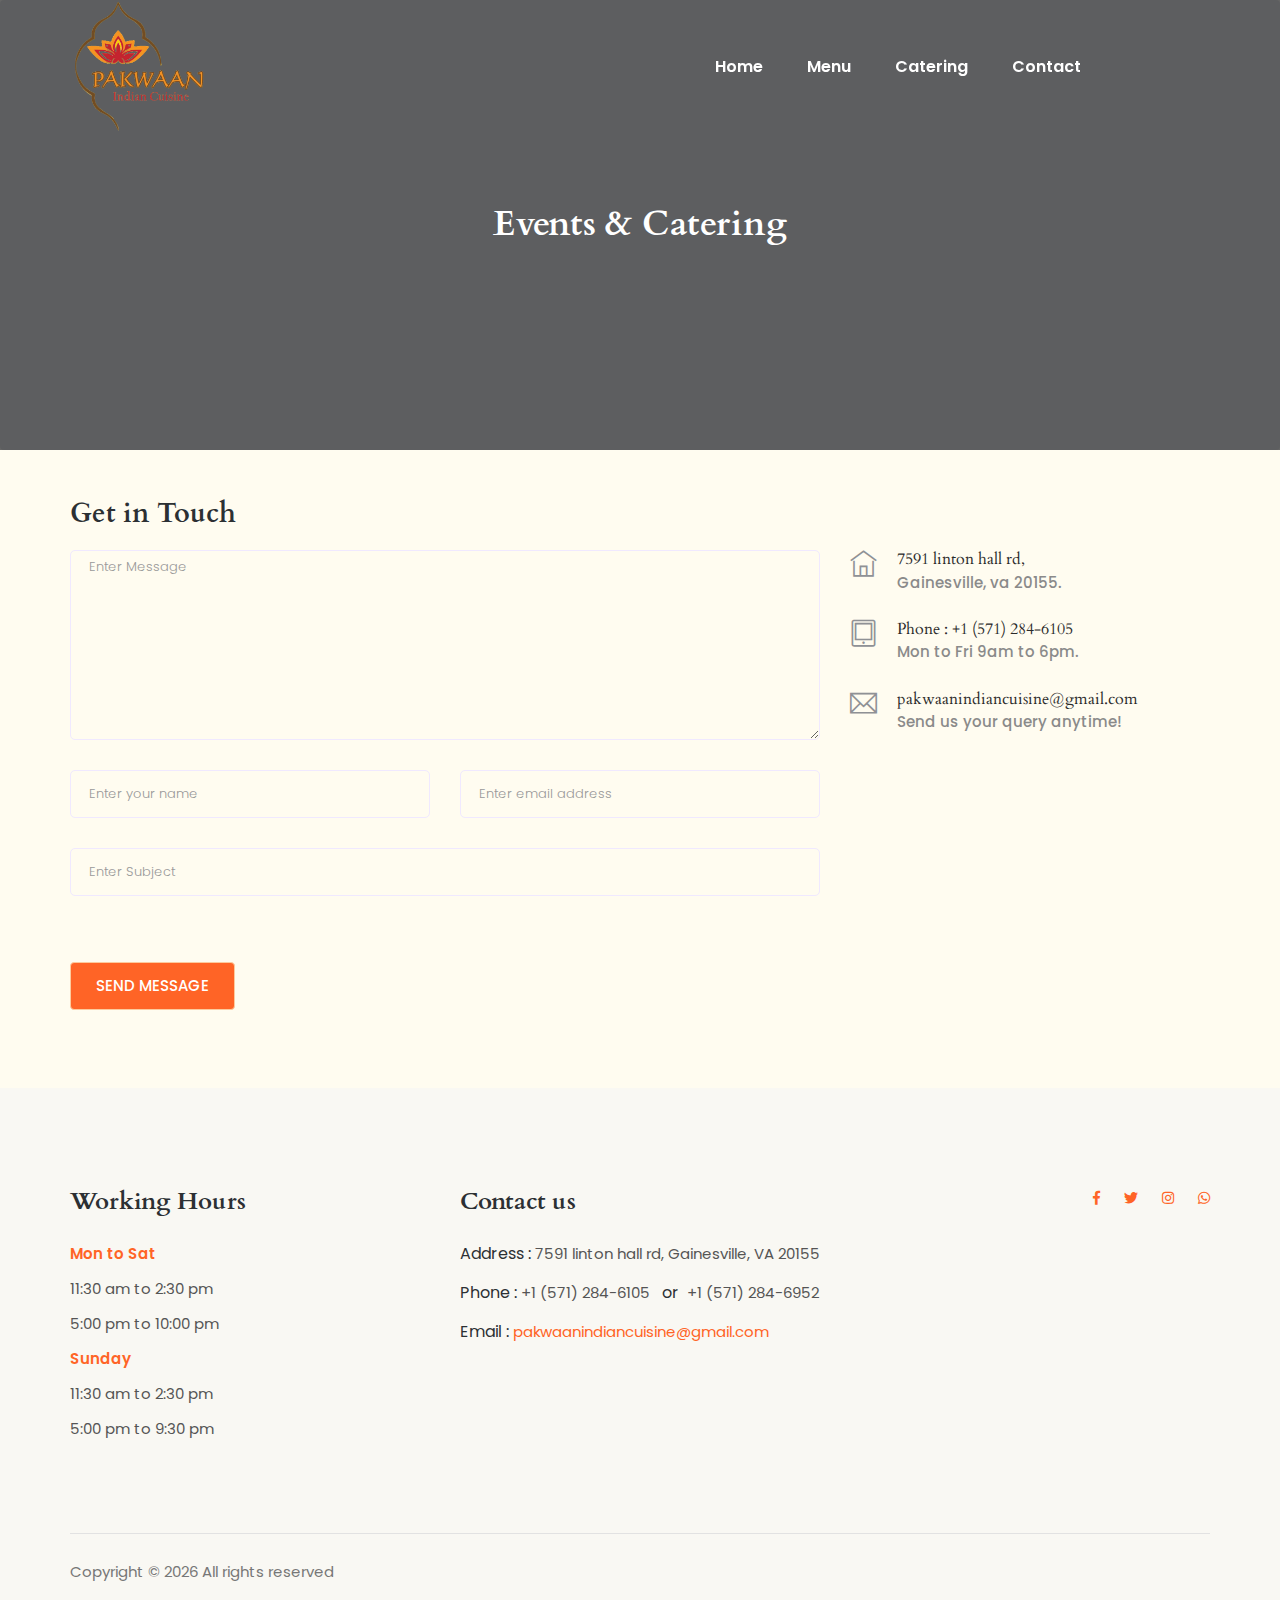
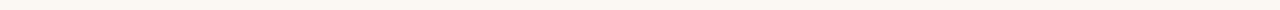
==== catering.html @ cf516f6a "Added catering" ====
<!doctype html>
<html lang="en">

<head>
    <!-- Required meta tags -->
    <meta charset="utf-8">
    <meta name="viewport" content="width=device-width, initial-scale=1, shrink-to-fit=no">
    <title>Catering</title>
    <link rel="icon" href="img/logo.png">
    <link rel="stylesheet" href="css/bootstrap.min.css">
    <link rel="stylesheet" href="css/animate.css">
    <link rel="stylesheet" href="css/themify-icons.css">
    <link rel="stylesheet" href="css/flaticon.css">
    <link rel="stylesheet" href="css/magnific-popup.css">
    <link rel="stylesheet" href="css/all.css">
    <link rel="stylesheet" href="css/style.css">
</head>

<body>
    <!--::header part start::-->
    <header class="main_menu home_menu">
        <div class="container">
            <div class="row align-items-center">
                <div class="col-lg-12">
                    <nav class="navbar navbar-expand-lg navbar-light">
                        <a class="navbar-brand" href="index.html"> <img class="logo" src="img/logo.png" alt="logo"> </a>
                        <button class="navbar-toggler" type="button" data-toggle="collapse"
                            data-target="#navbarSupportedContent" aria-controls="navbarSupportedContent"
                            aria-expanded="false" aria-label="Toggle navigation">
                            <span class="navbar-toggler-icon"></span>
                        </button>

                        <div class="collapse navbar-collapse main-menu-item justify-content-end"
                            id="navbarSupportedContent">
                            <ul class="navbar-nav">
                                <li class="nav-item">
                                    <a class="nav-link" href="index.html">Home</a>
                                </li>

                                <li class="nav-item">
                                    <a class="nav-link" href="food_menu.html">Menu</a>
                                </li>
                                <li class="nav-item">
                                    <a class="nav-link" href="catering.html">Catering</a>
                                </li>
                                <li class="nav-item">
                                    <a class="nav-link" href="contact.html">Contact</a>
                                </li>
                            </ul>
                        </div>
                    </nav>
                </div>
            </div>
        </div>
    </header>
    <!-- Header part end-->
    <section class="breadcrumb breadcrumb_bg buffey">
        <div class="container">
            <div class="row">
                <div class="col-lg-12">
                    <div class="breadcrumb_iner text-center">
                        <div class="breadcrumb_iner_item">
                            <h2>Events & Catering</h2>
                        </div>
                    </div>
                </div>
            </div>
        </div>
    </section>

    <div class="buffContact">
        <div class="container py-5 ">
            <div class="row">
                <div class="col-12">
                    <h2 class="contact-title">Get in Touch</h2>
                </div>
                <div class="col-lg-8">
                    <form class="form-contact contact_form" action="contact_process.php" method="post" id="contactForm"
                        novalidate="novalidate">
                        <div class="row">
                            <div class="col-12">
                                <div class="form-group">

                                    <textarea class="form-control w-100" name="message" id="message" cols="30" rows="9"
                                        onfocus="this.placeholder = ''" onblur="this.placeholder = 'Enter Message'"
                                        placeholder='Enter Message'></textarea>
                                </div>
                            </div>
                            <div class="col-sm-6">
                                <div class="form-group">
                                    <input class="form-control" name="name" id="name" type="text"
                                        onfocus="this.placeholder = ''" onblur="this.placeholder = 'Enter your name'"
                                        placeholder='Enter your name'>
                                </div>
                            </div>
                            <div class="col-sm-6">
                                <div class="form-group">
                                    <input class="form-control" name="email" id="email" type="email"
                                        onfocus="this.placeholder = ''"
                                        onblur="this.placeholder = 'Enter email address'"
                                        placeholder='Enter email address'>
                                </div>
                            </div>
                            <div class="col-12">
                                <div class="form-group">
                                    <input class="form-control" name="subject" id="subject" type="text"
                                        onfocus="this.placeholder = ''" onblur="this.placeholder = 'Enter Subject'"
                                        placeholder='Enter Subject'>
                                </div>
                            </div>
                        </div>
                        <div class="form-group mt-3">
                            <button type="submit" class="button button-contactForm btn_4">Send Message</button>
                        </div>
                    </form>
                </div>
                <div class="col-lg-4">
                    <div class="media contact-info">
                        <span class="contact-info__icon"><i class="ti-home"></i></span>
                        <div class="media-body">
                            <h3>7591 linton hall rd,</h3>
                            <p>Gainesville, va 20155.</p>
                        </div>
                    </div>
                    <div class="media contact-info">
                        <span class="contact-info__icon"><i class="ti-tablet"></i></span>
                        <div class="media-body">
                            <h3><span> Phone : </span> +1 (571) 284-6105</h3>
                            <p>Mon to Fri 9am to 6pm.</p>
                        </div>
                    </div>
                    <div class="media contact-info">
                        <span class="contact-info__icon"><i class="ti-email"></i></span>
                        <div class="media-body">
                            <h3>pakwaanindiancuisine@gmail.com</h3>
                            <p>Send us your query anytime!</p>
                        </div>
                    </div>
                </div>
            </div>
        </div>
    </div>
    <!--::exclusive_item_part end::-->

    <!-- footer part start-->
    <footer class="footer-area">
        <div class="container">
            <div class="row">
                <div class="col-xl-4 col-sm-6 col-md-3 col-lg-3">
                    <div class="single-footer-widget footer_1">
                        <h4>Working Hours</h4>
                        <p>Mon to Sat</p>
                        <p>11:30 am to 2:30 pm</p>
                        <p>5:00 pm to 10:00 pm</p>
                        <p>Sunday</p>
                        <p>11:30 am to 2:30 pm</p>
                        <p>5:00 pm to 9:30 pm</p>

                    </div>
                </div>

                <div class="col-xl-4 col-sm-6 col-md-3 col-lg-3">
                    <div class="single-footer-widget footer_2">
                        <h4>Contact us</h4>
                        <div class="contact_info">
                            <p><span> Address : </span>7591 linton hall rd, Gainesville, VA 20155 </p>
                            <p><span> Phone : </span> +1 (571) 284-6105 <span class="mr-2 ml-2">or</span>+1 (571)
                                284-6952</p>
                            <p><span> Email : </span> <a
                                    href="mailto:pakwaanindiancuisine@gmail.com">pakwaanindiancuisine@gmail.com</a> </p>
                        </div>
                    </div>
                </div>
                <div class="col-xl-4 col-sm-6 col-md-4 col-lg-3">
                    <div class="single-footer-widget footer_3">
                        <div class="copyright_social_icon text-right">
                            <a href="#"><i class="fab fa-facebook-f"></i></a>
                            <a href="#"><i class="fab fa-twitter"></i></a>
                            <a href="#"><i class="fab fa-instagram"></i></a>
                            <a href="#"><i class="fab fa-whatsapp"></i></a>
                        </div>
                    </div>
                </div>
            </div>
            <div class="copyright_part_text">
                <div class="row">
                    <div class="col-lg-8">
                        <p class="footer-text m-0">
                            Copyright &copy;
                            <script>document.write(new Date().getFullYear());</script> All rights reserved</a>
                        </p>
                    </div>
                    <!-- <div class="col-lg-4">
                        <div class="copyright_social_icon text-right">
                            <a href="#"><i class="fab fa-facebook-f"></i></a>
                            <a href="#"><i class="fab fa-twitter"></i></a>
                            <a href="#"><i class="fab fa-instagram"></i></a>
                            <a href="#"><i class="fab fa-whatsapp"></i></a>
                        </div>
                    </div> -->
                </div>
            </div>
        </div>
    </footer>
    <!-- footer part end-->

    <!-- jquery plugins here-->
    <!-- jquery -->
    <script src="js/jquery-1.12.1.min.js"></script>
    <!-- popper js -->
    <script src="js/popper.min.js"></script>
    <!-- bootstrap js -->
    <script src="js/bootstrap.min.js"></script>
    <!-- easing js -->
    <script src="js/jquery.magnific-popup.js"></script>
    <!-- swiper js -->
    <script src="js/swiper.min.js"></script>
    <!-- swiper js -->
    <script src="js/masonry.pkgd.js"></script>
    <!-- particles js -->
    <script src="js/owl.carousel.min.js"></script>
    <!-- swiper js -->
    <script src="js/slick.min.js"></script>
    <script src="js/gijgo.min.js"></script>
    <script src="js/jquery.nice-select.min.js"></script>
    <!-- custom js -->
    <script src="js/custom.js"></script>
</body>

</html>
---- css/themify-icons.css ----
@font-face {
	font-family: 'themify';
	src:url('../fonts/themify.eot?-fvbane');
	src:url('../fonts/themify.eot?#iefix-fvbane') format('embedded-opentype'),
		url('../fonts/themify.woff?-fvbane') format('woff'),
		url('../fonts/themify.ttf?-fvbane') format('truetype'),
		url('../fonts/themify.svg?-fvbane#themify') format('svg');
	font-weight: normal;
	font-style: normal;
}

[class^="ti-"], [class*=" ti-"] {
	font-family: 'themify';
	speak: none;
	font-style: normal;
	font-weight: normal;
	font-variant: normal;
	text-transform: none;
	line-height: 1;

	/* Better Font Rendering =========== */
	-webkit-font-smoothing: antialiased;
	-moz-osx-font-smoothing: grayscale;
}

.ti-wand:before {
	content: "\e600";
}
.ti-volume:before {
	content: "\e601";
}
.ti-user:before {
	content: "\e602";
}
.ti-unlock:before {
	content: "\e603";
}
.ti-unlink:before {
	content: "\e604";
}
.ti-trash:before {
	content: "\e605";
}
.ti-thought:before {
	content: "\e606";
}
.ti-target:before {
	content: "\e607";
}
.ti-tag:before {
	content: "\e608";
}
.ti-tablet:before {
	content: "\e609";
}
.ti-star:before {
	content: "\e60a";
}
.ti-spray:before {
	content: "\e60b";
}
.ti-signal:before {
	content: "\e60c";
}
.ti-shopping-cart:before {
	content: "\e60d";
}
.ti-shopping-cart-full:before {
	content: "\e60e";
}
.ti-settings:before {
	content: "\e60f";
}
.ti-search:before {
	content: "\e610";
}
.ti-zoom-in:before {
	content: "\e611";
}
.ti-zoom-out:before {
	content: "\e612";
}
.ti-cut:before {
	content: "\e613";
}
.ti-ruler:before {
	content: "\e614";
}
.ti-ruler-pencil:before {
	content: "\e615";
}
.ti-ruler-alt:before {
	content: "\e616";
}
.ti-bookmark:before {
	content: "\e617";
}
.ti-bookmark-alt:before {
	content: "\e618";
}
.ti-reload:before {
	content: "\e619";
}
.ti-plus:before {
	content: "\e61a";
}
.ti-pin:before {
	content: "\e61b";
}
.ti-pencil:before {
	content: "\e61c";
}
.ti-pencil-alt:before {
	content: "\e61d";
}
.ti-paint-roller:before {
	content: "\e61e";
}
.ti-paint-bucket:before {
	content: "\e61f";
}
.ti-na:before {
	content: "\e620";
}
.ti-mobile:before {
	content: "\e621";
}
.ti-minus:before {
	content: "\e622";
}
.ti-medall:before {
	content: "\e623";
}
.ti-medall-alt:before {
	content: "\e624";
}
.ti-marker:before {
	content: "\e625";
}
.ti-marker-alt:before {
	content: "\e626";
}
.ti-arrow-up:before {
	content: "\e627";
}
.ti-arrow-right:before {
	content: "\e628";
}
.ti-arrow-left:before {
	content: "\e629";
}
.ti-arrow-down:before {
	content: "\e62a";
}
.ti-lock:before {
	content: "\e62b";
}
.ti-location-arrow:before {
	content: "\e62c";
}
.ti-link:before {
	content: "\e62d";
}
.ti-layout:before {
	content: "\e62e";
}
.ti-layers:before {
	content: "\e62f";
}
.ti-layers-alt:before {
	content: "\e630";
}
.ti-key:before {
	content: "\e631";
}
.ti-import:before {
	content: "\e632";
}
.ti-image:before {
	content: "\e633";
}
.ti-heart:before {
	content: "\e634";
}
.ti-heart-broken:before {
	content: "\e635";
}
.ti-hand-stop:before {
	content: "\e636";
}
.ti-hand-open:before {
	content: "\e637";
}
.ti-hand-drag:before {
	content: "\e638";
}
.ti-folder:before {
	content: "\e639";
}
.ti-flag:before {
	content: "\e63a";
}
.ti-flag-alt:before {
	content: "\e63b";
}
.ti-flag-alt-2:before {
	content: "\e63c";
}
.ti-eye:before {
	content: "\e63d";
}
.ti-export:before {
	content: "\e63e";
}
.ti-exchange-vertical:before {
	content: "\e63f";
}
.ti-desktop:before {
	content: "\e640";
}
.ti-cup:before {
	content: "\e641";
}
.ti-crown:before {
	content: "\e642";
}
.ti-comments:before {
	content: "\e643";
}
.ti-comment:before {
	content: "\e644";
}
.ti-comment-alt:before {
	content: "\e645";
}
.ti-close:before {
	content: "\e646";
}
.ti-clip:before {
	content: "\e647";
}
.ti-angle-up:before {
	content: "\e648";
}
.ti-angle-right:before {
	content: "\e649";
}
.ti-angle-left:before {
	content: "\e64a";
}
.ti-angle-down:before {
	content: "\e64b";
}
.ti-check:before {
	content: "\e64c";
}
.ti-check-box:before {
	content: "\e64d";
}
.ti-camera:before {
	content: "\e64e";
}
.ti-announcement:before {
	content: "\e64f";
}
.ti-brush:before {
	content: "\e650";
}
.ti-briefcase:before {
	content: "\e651";
}
.ti-bolt:before {
	content: "\e652";
}
.ti-bolt-alt:before {
	content: "\e653";
}
.ti-blackboard:before {
	content: "\e654";
}
.ti-bag:before {
	content: "\e655";
}
.ti-move:before {
	content: "\e656";
}
.ti-arrows-vertical:before {
	content: "\e657";
}
.ti-arrows-horizontal:before {
	content: "\e658";
}
.ti-fullscreen:before {
	content: "\e659";
}
.ti-arrow-top-right:before {
	content: "\e65a";
}
.ti-arrow-top-left:before {
	content: "\e65b";
}
.ti-arrow-circle-up:before {
	content: "\e65c";
}
.ti-arrow-circle-right:before {
	content: "\e65d";
}
.ti-arrow-circle-left:before {
	content: "\e65e";
}
.ti-arrow-circle-down:before {
	content: "\e65f";
}
.ti-angle-double-up:before {
	content: "\e660";
}
.ti-angle-double-right:before {
	content: "\e661";
}
.ti-angle-double-left:before {
	content: "\e662";
}
.ti-angle-double-down:before {
	content: "\e663";
}
.ti-zip:before {
	content: "\e664";
}
.ti-world:before {
	content: "\e665";
}
.ti-wheelchair:before {
	content: "\e666";
}
.ti-view-list:before {
	content: "\e667";
}
.ti-view-list-alt:before {
	content: "\e668";
}
.ti-view-grid:before {
	content: "\e669";
}
.ti-uppercase:before {
	content: "\e66a";
}
.ti-upload:before {
	content: "\e66b";
}
.ti-underline:before {
	content: "\e66c";
}
.ti-truck:before {
	content: "\e66d";
}
.ti-timer:before {
	content: "\e66e";
}
.ti-ticket:before {
	content: "\e66f";
}
.ti-thumb-up:before {
	content: "\e670";
}
.ti-thumb-down:before {
	content: "\e671";
}
.ti-text:before {
	content: "\e672";
}
.ti-stats-up:before {
	content: "\e673";
}
.ti-stats-down:before {
	content: "\e674";
}
.ti-split-v:before {
	content: "\e675";
}
.ti-split-h:before {
	content: "\e676";
}
.ti-smallcap:before {
	content: "\e677";
}
.ti-shine:before {
	content: "\e678";
}
.ti-shift-right:before {
	content: "\e679";
}
.ti-shift-left:before {
	content: "\e67a";
}
.ti-shield:before {
	content: "\e67b";
}
.ti-notepad:before {
	content: "\e67c";
}
.ti-server:before {
	content: "\e67d";
}
.ti-quote-right:before {
	content: "\e67e";
}
.ti-quote-left:before {
	content: "\e67f";
}
.ti-pulse:before {
	content: "\e680";
}
.ti-printer:before {
	content: "\e681";
}
.ti-power-off:before {
	content: "\e682";
}
.ti-plug:before {
	content: "\e683";
}
.ti-pie-chart:before {
	content: "\e684";
}
.ti-paragraph:before {
	content: "\e685";
}
.ti-panel:before {
	content: "\e686";
}
.ti-package:before {
	content: "\e687";
}
.ti-music:before {
	content: "\e688";
}
.ti-music-alt:before {
	content: "\e689";
}
.ti-mouse:before {
	content: "\e68a";
}
.ti-mouse-alt:before {
	content: "\e68b";
}
.ti-money:before {
	content: "\e68c";
}
.ti-microphone:before {
	content: "\e68d";
}
.ti-menu:before {
	content: "\e68e";
}
.ti-menu-alt:before {
	content: "\e68f";
}
.ti-map:before {
	content: "\e690";
}
.ti-map-alt:before {
	content: "\e691";
}
.ti-loop:before {
	content: "\e692";
}
.ti-location-pin:before {
	content: "\e693";
}
.ti-list:before {
	content: "\e694";
}
.ti-light-bulb:before {
	content: "\e695";
}
.ti-Italic:before {
	content: "\e696";
}
.ti-info:before {
	content: "\e697";
}
.ti-infinite:before {
	content: "\e698";
}
.ti-id-badge:before {
	content: "\e699";
}
.ti-hummer:before {
	content: "\e69a";
}
.ti-home:before {
	content: "\e69b";
}
.ti-help:before {
	content: "\e69c";
}
.ti-headphone:before {
	content: "\e69d";
}
.ti-harddrives:before {
	content: "\e69e";
}
.ti-harddrive:before {
	content: "\e69f";
}
.ti-gift:before {
	content: "\e6a0";
}
.ti-game:before {
	content: "\e6a1";
}
.ti-filter:before {
	content: "\e6a2";
}
.ti-files:before {
	content: "\e6a3";
}
.ti-file:before {
	content: "\e6a4";
}
.ti-eraser:before {
	content: "\e6a5";
}
.ti-envelope:before {
	content: "\e6a6";
}
.ti-download:before {
	content: "\e6a7";
}
.ti-direction:before {
	content: "\e6a8";
}
.ti-direction-alt:before {
	content: "\e6a9";
}
.ti-dashboard:before {
	content: "\e6aa";
}
.ti-control-stop:before {
	content: "\e6ab";
}
.ti-control-shuffle:before {
	content: "\e6ac";
}
.ti-control-play:before {
	content: "\e6ad";
}
.ti-control-pause:before {
	content: "\e6ae";
}
.ti-control-forward:before {
	content: "\e6af";
}
.ti-control-backward:before {
	content: "\e6b0";
}
.ti-cloud:before {
	content: "\e6b1";
}
.ti-cloud-up:before {
	content: "\e6b2";
}
.ti-cloud-down:before {
	content: "\e6b3";
}
.ti-clipboard:before {
	content: "\e6b4";
}
.ti-car:before {
	content: "\e6b5";
}
.ti-calendar:before {
	content: "\e6b6";
}
.ti-book:before {
	content: "\e6b7";
}
.ti-bell:before {
	content: "\e6b8";
}
.ti-basketball:before {
	content: "\e6b9";
}
.ti-bar-chart:before {
	content: "\e6ba";
}
.ti-bar-chart-alt:before {
	content: "\e6bb";
}
.ti-back-right:before {
	content: "\e6bc";
}
.ti-back-left:before {
	content: "\e6bd";
}
.ti-arrows-corner:before {
	content: "\e6be";
}
.ti-archive:before {
	content: "\e6bf";
}
.ti-anchor:before {
	content: "\e6c0";
}
.ti-align-right:before {
	content: "\e6c1";
}
.ti-align-left:before {
	content: "\e6c2";
}
.ti-align-justify:before {
	content: "\e6c3";
}
.ti-align-center:before {
	content: "\e6c4";
}
.ti-alert:before {
	content: "\e6c5";
}
.ti-alarm-clock:before {
	content: "\e6c6";
}
.ti-agenda:before {
	content: "\e6c7";
}
.ti-write:before {
	content: "\e6c8";
}
.ti-window:before {
	content: "\e6c9";
}
.ti-widgetized:before {
	content: "\e6ca";
}
.ti-widget:before {
	content: "\e6cb";
}
.ti-widget-alt:before {
	content: "\e6cc";
}
.ti-wallet:before {
	content: "\e6cd";
}
.ti-video-clapper:before {
	content: "\e6ce";
}
.ti-video-camera:before {
	content: "\e6cf";
}
.ti-vector:before {
	content: "\e6d0";
}
.ti-themify-logo:before {
	content: "\e6d1";
}
.ti-themify-favicon:before {
	content: "\e6d2";
}
.ti-themify-favicon-alt:before {
	content: "\e6d3";
}
.ti-support:before {
	content: "\e6d4";
}
.ti-stamp:before {
	content: "\e6d5";
}
.ti-split-v-alt:before {
	content: "\e6d6";
}
.ti-slice:before {
	content: "\e6d7";
}
.ti-shortcode:before {
	content: "\e6d8";
}
.ti-shift-right-alt:before {
	content: "\e6d9";
}
.ti-shift-left-alt:before {
	content: "\e6da";
}
.ti-ruler-alt-2:before {
	content: "\e6db";
}
.ti-receipt:before {
	content: "\e6dc";
}
.ti-pin2:before {
	content: "\e6dd";
}
.ti-pin-alt:before {
	content: "\e6de";
}
.ti-pencil-alt2:before {
	content: "\e6df";
}
.ti-palette:before {
	content: "\e6e0";
}
.ti-more:before {
	content: "\e6e1";
}
.ti-more-alt:before {
	content: "\e6e2";
}
.ti-microphone-alt:before {
	content: "\e6e3";
}
.ti-magnet:before {
	content: "\e6e4";
}
.ti-line-double:before {
	content: "\e6e5";
}
.ti-line-dotted:before {
	content: "\e6e6";
}
.ti-line-dashed:before {
	content: "\e6e7";
}
.ti-layout-width-full:before {
	content: "\e6e8";
}
.ti-layout-width-default:before {
	content: "\e6e9";
}
.ti-layout-width-default-alt:before {
	content: "\e6ea";
}
.ti-layout-tab:before {
	content: "\e6eb";
}
.ti-layout-tab-window:before {
	content: "\e6ec";
}
.ti-layout-tab-v:before {
	content: "\e6ed";
}
.ti-layout-tab-min:before {
	content: "\e6ee";
}
.ti-layout-slider:before {
	content: "\e6ef";
}
.ti-layout-slider-alt:before {
	content: "\e6f0";
}
.ti-layout-sidebar-right:before {
	content: "\e6f1";
}
.ti-layout-sidebar-none:before {
	content: "\e6f2";
}
.ti-layout-sidebar-left:before {
	content: "\e6f3";
}
.ti-layout-placeholder:before {
	content: "\e6f4";
}
.ti-layout-menu:before {
	content: "\e6f5";
}
.ti-layout-menu-v:before {
	content: "\e6f6";
}
.ti-layout-menu-separated:before {
	content: "\e6f7";
}
.ti-layout-menu-full:before {
	content: "\e6f8";
}
.ti-layout-media-right-alt:before {
	content: "\e6f9";
}
.ti-layout-media-right:before {
	content: "\e6fa";
}
.ti-layout-media-overlay:before {
	content: "\e6fb";
}
.ti-layout-media-overlay-alt:before {
	content: "\e6fc";
}
.ti-layout-media-overlay-alt-2:before {
	content: "\e6fd";
}
.ti-layout-media-left-alt:before {
	content: "\e6fe";
}
.ti-layout-media-left:before {
	content: "\e6ff";
}
.ti-layout-media-center-alt:before {
	content: "\e700";
}
.ti-layout-media-center:before {
	content: "\e701";
}
.ti-layout-list-thumb:before {
	content: "\e702";
}
.ti-layout-list-thumb-alt:before {
	content: "\e703";
}
.ti-layout-list-post:before {
	content: "\e704";
}
.ti-layout-list-large-image:before {
	content: "\e705";
}
.ti-layout-line-solid:before {
	content: "\e706";
}
.ti-layout-grid4:before {
	content: "\e707";
}
.ti-layout-grid3:before {
	content: "\e708";
}
.ti-layout-grid2:before {
	content: "\e709";
}
.ti-layout-grid2-thumb:before {
	content: "\e70a";
}
.ti-layout-cta-right:before {
	content: "\e70b";
}
.ti-layout-cta-left:before {
	content: "\e70c";
}
.ti-layout-cta-center:before {
	content: "\e70d";
}
.ti-layout-cta-btn-right:before {
	content: "\e70e";
}
.ti-layout-cta-btn-left:before {
	content: "\e70f";
}
.ti-layout-column4:before {
	content: "\e710";
}
.ti-layout-column3:before {
	content: "\e711";
}
.ti-layout-column2:before {
	content: "\e712";
}
.ti-layout-accordion-separated:before {
	content: "\e713";
}
.ti-layout-accordion-merged:before {
	content: "\e714";
}
.ti-layout-accordion-list:before {
	content: "\e715";
}
.ti-ink-pen:before {
	content: "\e716";
}
.ti-info-alt:before {
	content: "\e717";
}
.ti-help-alt:before {
	content: "\e718";
}
.ti-headphone-alt:before {
	content: "\e719";
}
.ti-hand-point-up:before {
	content: "\e71a";
}
.ti-hand-point-right:before {
	content: "\e71b";
}
.ti-hand-point-left:before {
	content: "\e71c";
}
.ti-hand-point-down:before {
	content: "\e71d";
}
.ti-gallery:before {
	content: "\e71e";
}
.ti-face-smile:before {
	content: "\e71f";
}
.ti-face-sad:before {
	content: "\e720";
}
.ti-credit-card:before {
	content: "\e721";
}
.ti-control-skip-forward:before {
	content: "\e722";
}
.ti-control-skip-backward:before {
	content: "\e723";
}
.ti-control-record:before {
	content: "\e724";
}
.ti-control-eject:before {
	content: "\e725";
}
.ti-comments-smiley:before {
	content: "\e726";
}
.ti-brush-alt:before {
	content: "\e727";
}
.ti-youtube:before {
	content: "\e728";
}
.ti-vimeo:before {
	content: "\e729";
}
.ti-twitter:before {
	content: "\e72a";
}
.ti-time:before {
	content: "\e72b";
}
.ti-tumblr:before {
	content: "\e72c";
}
.ti-skype:before {
	content: "\e72d";
}
.ti-share:before {
	content: "\e72e";
}
.ti-share-alt:before {
	content: "\e72f";
}
.ti-rocket:before {
	content: "\e730";
}
.ti-pinterest:before {
	content: "\e731";
}
.ti-new-window:before {
	content: "\e732";
}
.ti-microsoft:before {
	content: "\e733";
}
.ti-list-ol:before {
	content: "\e734";
}
.ti-linkedin:before {
	content: "\e735";
}
.ti-layout-sidebar-2:before {
	content: "\e736";
}
.ti-layout-grid4-alt:before {
	content: "\e737";
}
.ti-layout-grid3-alt:before {
	content: "\e738";
}
.ti-layout-grid2-alt:before {
	content: "\e739";
}
.ti-layout-column4-alt:before {
	content: "\e73a";
}
.ti-layout-column3-alt:before {
	content: "\e73b";
}
.ti-layout-column2-alt:before {
	content: "\e73c";
}
.ti-instagram:before {
	content: "\e73d";
}
.ti-google:before {
	content: "\e73e";
}
.ti-github:before {
	content: "\e73f";
}
.ti-flickr:before {
	content: "\e740";
}
.ti-facebook:before {
	content: "\e741";
}
.ti-dropbox:before {
	content: "\e742";
}
.ti-dribbble:before {
	content: "\e743";
}
.ti-apple:before {
	content: "\e744";
}
.ti-android:before {
	content: "\e745";
}
.ti-save:before {
	content: "\e746";
}
.ti-save-alt:before {
	content: "\e747";
}
.ti-yahoo:before {
	content: "\e748";
}
.ti-wordpress:before {
	content: "\e749";
}
.ti-vimeo-alt:before {
	content: "\e74a";
}
.ti-twitter-alt:before {
	content: "\e74b";
}
.ti-tumblr-alt:before {
	content: "\e74c";
}
.ti-trello:before {
	content: "\e74d";
}
.ti-stack-overflow:before {
	content: "\e74e";
}
.ti-soundcloud:before {
	content: "\e74f";
}
.ti-sharethis:before {
	content: "\e750";
}
.ti-sharethis-alt:before {
	content: "\e751";
}
.ti-reddit:before {
	content: "\e752";
}
.ti-pinterest-alt:before {
	content: "\e753";
}
.ti-microsoft-alt:before {
	content: "\e754";
}
.ti-linux:before {
	content: "\e755";
}
.ti-jsfiddle:before {
	content: "\e756";
}
.ti-joomla:before {
	content: "\e757";
}
.ti-html5:before {
	content: "\e758";
}
.ti-flickr-alt:before {
	content: "\e759";
}
.ti-email:before {
	content: "\e75a";
}
.ti-drupal:before {
	content: "\e75b";
}
.ti-dropbox-alt:before {
	content: "\e75c";
}
.ti-css3:before {
	content: "\e75d";
}
.ti-rss:before {
	content: "\e75e";
}
.ti-rss-alt:before {
	content: "\e75f";
}
---- css/flaticon.css ----
/*
  	Flaticon icon font: Flaticon
  	Creation date: 09/04/2019 10:10
  	*/

@font-face {
  font-family: "Flaticon";
  src: url("../fonts/Flaticon.eot");
  src: url("../fonts/Flaticon.eot?#iefix") format("embedded-opentype"),
       url("../fonts/Flaticon.woff2") format("woff2"),
       url("../fonts/Flaticon.woff") format("woff"),
       url("../fonts/Flaticon.ttf") format("truetype"),
       url("../fonts/Flaticon.svg#Flaticon") format("svg");
  font-weight: normal;
  font-style: normal;
}

@media screen and (-webkit-min-device-pixel-ratio:0) {
  @font-face {
    font-family: "Flaticon";
    src: url("./Flaticon.svg#Flaticon") format("svg");
  }
}

[class^="flaticon-"]:before, [class*=" flaticon-"]:before,
[class^="flaticon-"]:after, [class*=" flaticon-"]:after {   
  font-family: Flaticon;
        font-size: 30px;
       font-style: normal;
       color: #fff;
}

.flaticon-growth:before { content: "\f100"; }
.flaticon-wallet:before { content: "\f101"; }
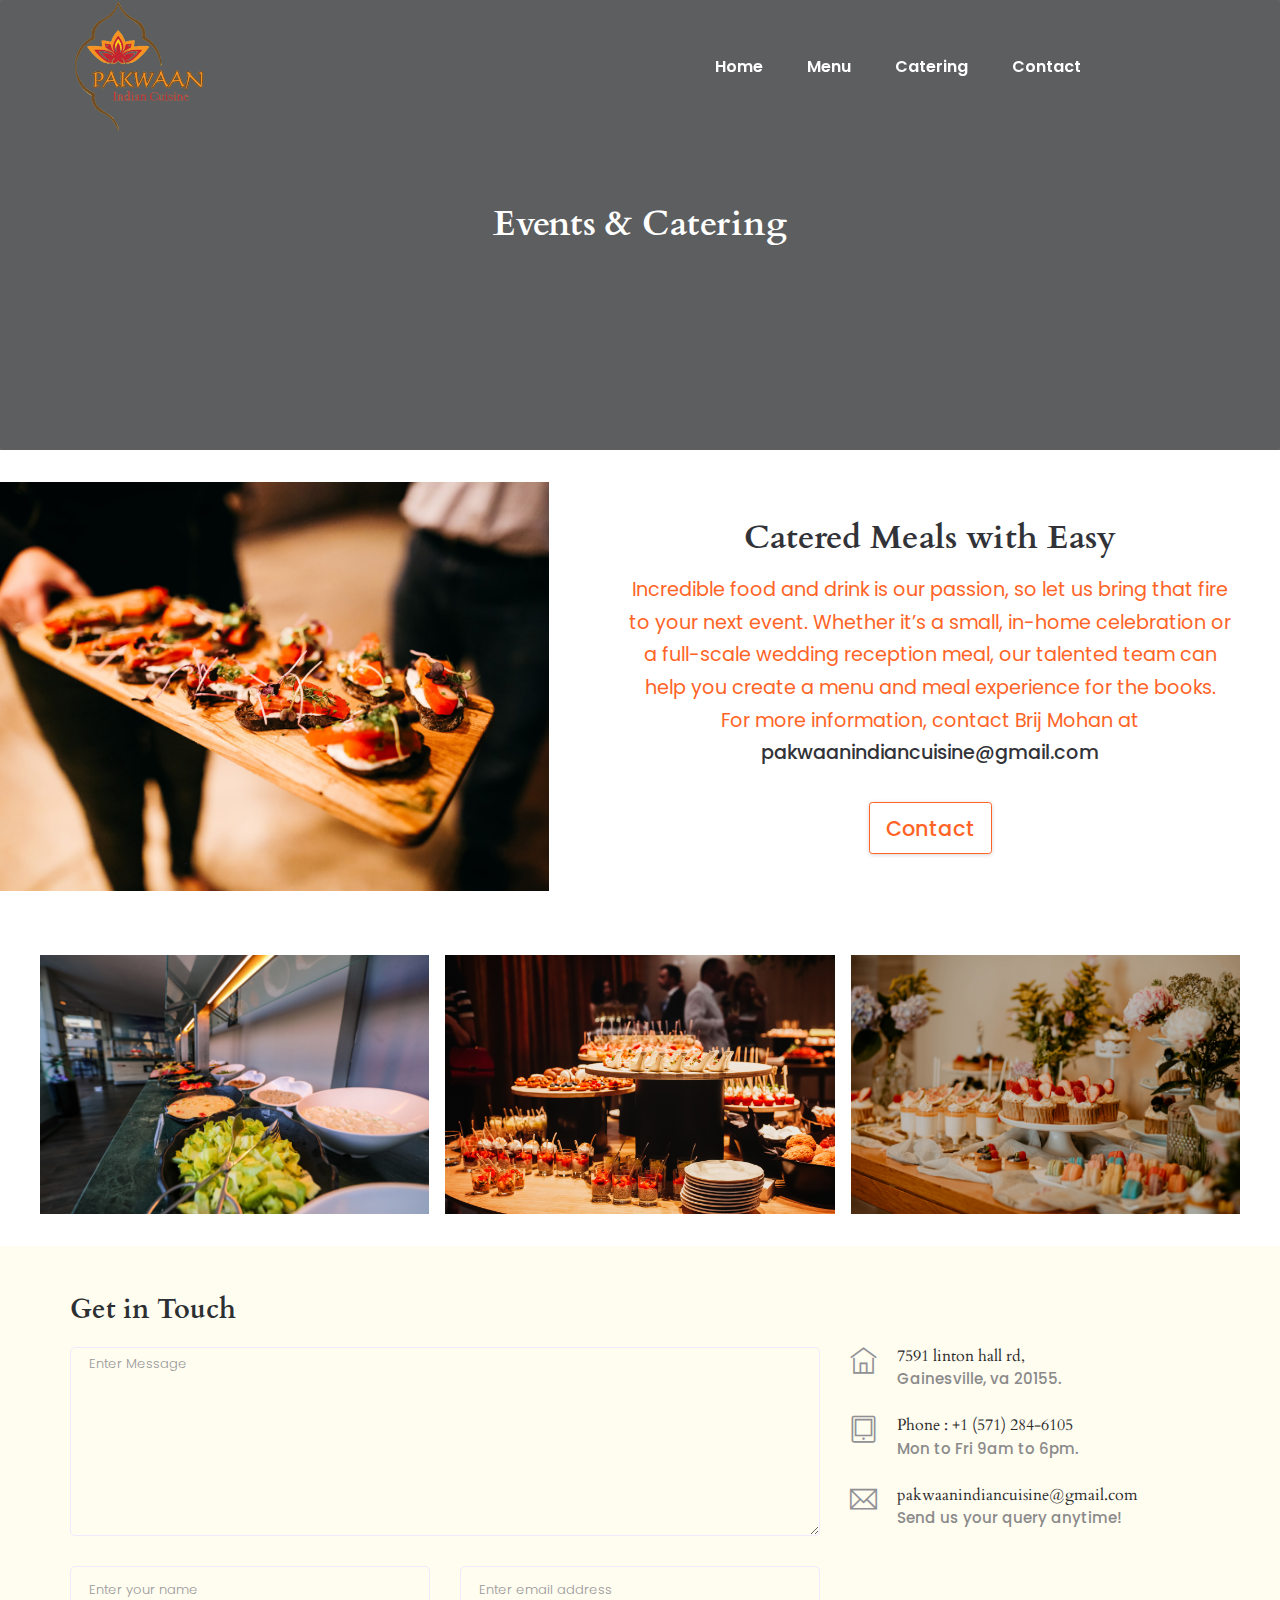
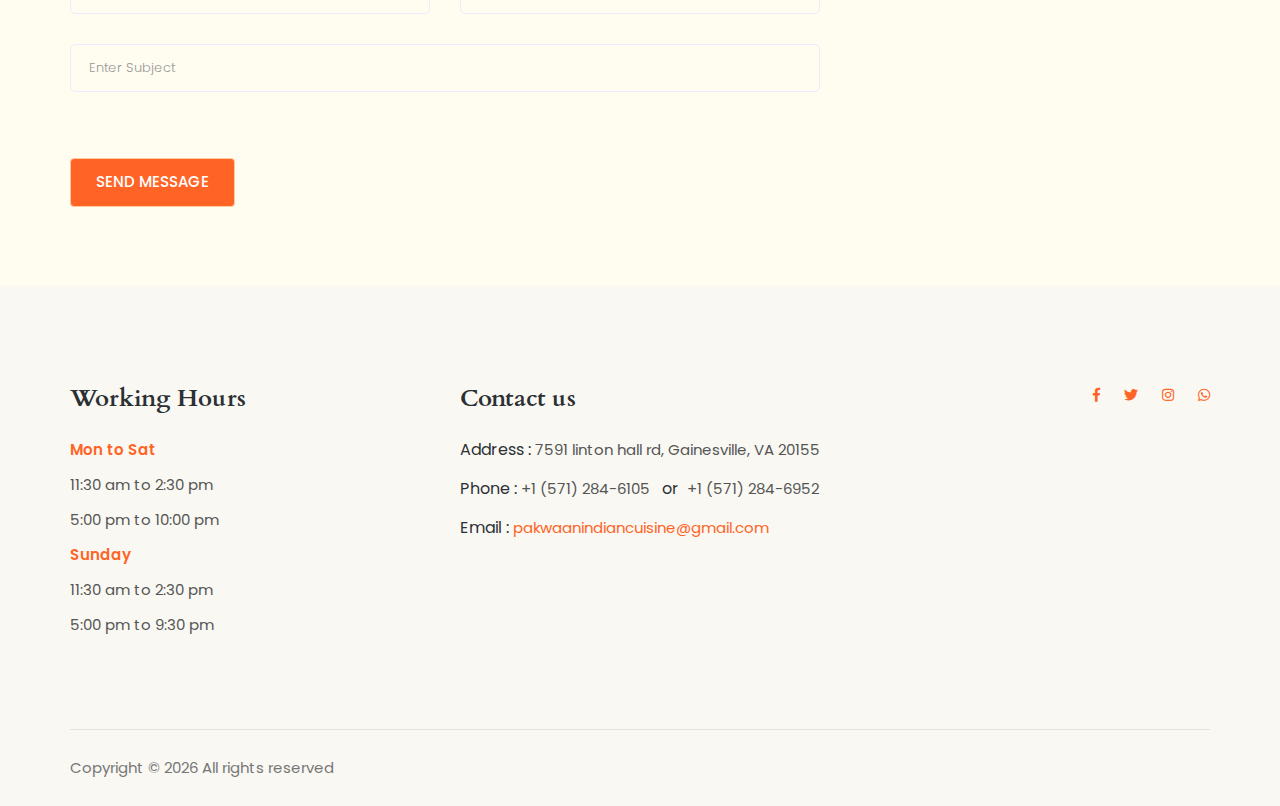
==== commit 31cb8c02: "Added catering" ====
--- a/catering.html
+++ b/catering.html
@@ -68,7 +68,35 @@
         </div>
     </section>
 
-    <div class="buffContact">
+    <div class="cateringOrderHolder">
+        <div class="caterImg">
+            <img src="./img/catering.jpg" alt="catering">
+        </div>
+        <div class="caterContent">
+            <h2>Catered Meals with Easy</h2>
+            <p>Incredible food and drink is our passion, so let us bring that fire to your next event. Whether it’s a
+                small, in-home celebration or a full-scale wedding reception meal, our talented team can help you create
+                a menu and meal experience for the books. For more information, contact Brij Mohan at
+                <a href="mailto:pakwaanindiancuisine@gmail.com"
+                    style="color: #323338 !important;font-weight: 500;">pakwaanindiancuisine@gmail.com</a>
+            </p>
+            <a href="#contact"><button>Contact</button></a>
+        </div>
+    </div>
+
+    <div class="catering">
+        <div>
+            <img src="./img/buff2.jpg" alt="Buffet">
+        </div>
+        <div>
+            <img src="./img/buff4.jpg" alt="Buffet">
+        </div>
+        <div>
+            <img src="./img/buff5.jpg" alt="Buffet">
+        </div>
+    </div>
+
+    <div class="buffContact" id="contact">
         <div class="container py-5 ">
             <div class="row">
                 <div class="col-12">
--- a/css/style.css
+++ b/css/style.css
@@ -6351,7 +6351,7 @@
   transform: translate(-50%, -50%);
 }
 
- .pref {
+.pref {
   display: flex;
   flex-direction: column;
   justify-content: center;
@@ -6429,6 +6429,7 @@
     margin: 0;
   }
 }
+
 .carousel::before {
   content: "";
   position: absolute;
@@ -6438,6 +6439,7 @@
   background: rgba(0, 0, 0, 0.25);
   z-index: 10;
 }
+
 .noOverlay.carousel::before {
   display: none;
 }
@@ -6458,9 +6460,10 @@
   color: #fff;
   overflow: hidden;
   box-shadow: rgba(0, 0, 0, 0.5) 0px 3px 8px;
-  border-radius:0.3rem;
+  border-radius: 0.3rem;
   transition: all 0.2s ease-in-out;
 }
+
 .banner-btn::before {
   content: "";
   position: absolute;
@@ -6473,55 +6476,165 @@
   transform: translateY(100%);
   transition: all 0.2s ease-in-out;
 }
+
 .banner-btn:hover {
   transition-delay: 0.1s;
   transform: translateY(-5px);
   color: #1e1e1e;
 }
+
 .banner-btn:hover:before {
   transform: translateY(0);
 }
+
 .mobileSlider {
   display: none;
 }
+
 .breadcrumb_bg.buffey {
   background-image: url("../img/buff1.jpg");
 }
+
 .buffContact {
   background: #fffcf0;
 }
 
+.footer_1 p:nth-child(2),
+.footer_1 p:nth-child(5) {
+  color: #ff6426;
+  font-weight: 600;
+}
+
+.lunch {
+  padding: 3rem 0;
+}
+
+.lunchDiv {
+  width: 20%;
+}
+
+
+.cateringOrderHolder {
+  display: flex;
+  align-items: center;
+  padding: 2rem 0;
+}
+
+.caterImg {
+  object-fit: cover;
+  width: 50%;
+  padding-right: 2rem;
+}
+
+.caterImg img {
+  object-fit: cover;
+  width: 100%;
+  height: 100%;
+}
+
+.caterContent h2 {
+  font-size: clamp(1.25rem, 0.875rem + 1.5vw, 2.375rem);
+  color: #323338;
+  margin-bottom: 1rem;
+}
+
+.caterContent p {
+  font-size: 1.2rem;
+  color: #ff6426;
+  padding: 0 1rem;
+}
+.caterContent button {
+  background: transparent;
+  border: 1px solid #ff6426;
+  color: #ff6426;
+  font-weight: 500;
+  font-size: 1.3rem;
+  margin-top: 2rem;
+  padding: 0.6rem 1rem;
+  box-shadow: rgba(0, 0, 0, 0.16) 0px 1px 4px;
+  border-radius: 0.2rem;
+  transition: all 0.2s ease-in;
+}
+.caterContent {
+  width: 60%;
+  padding: 0 2rem;
+  text-align: center;
+}
+.caterContent button:hover {
+background: #ff6426;
+color: #fff;
+}
+.catering {
+  display: flex;
+  padding: 2rem ;
+  align-items: center;
+}
+.catering div {
+  flex: 1;
+overflow: hidden;
+object-fit: cover;
+padding: 0 0.5rem;
+}
+.catering img {
+  width: 100%;
+  height: 100%;
+}
+@media screen and (max-width : 991px) {
+  .cateringOrderHolder {
+    flex-direction: column;
+  }
+  .caterImg {
+    width: 100%;
+    padding: 0 1rem;
+  }
+  .caterContent {
+    width: 100%;
+    margin-top: 1rem;
+    padding: 1rem 2rem;
+  }
+  .caterContent p {
+    font-size: 1.1rem;
+  }
+  .catering {
+    flex-direction: column;
+  }
+  .catering div {
+    margin-bottom: 1rem;
+    padding: 0;
+  }
+}
 @media (max-width: 768px) {
   .online .onlineDiv {
     margin-bottom: 2rem;
   }
+
   .desktopSlider {
     display: none;
   }
+
   .mobileSlider {
     display: block;
   }
+
   .online .row {
     margin: 0 !important;
   }
+
   .main_menu .main-menu-item ul li a {
     color: #1e1e1e !important;
   }
+
   .home_menu {
     position: relative;
   }
-}
-.footer_1 p:nth-child(2) ,
-.footer_1 p:nth-child(5) {
-  color: #ff6426;
-  font-weight: 600;
-}
-.lunch {
-  padding: 3rem 0;
-}
-.lunchDiv {
-  width: 20%;
+  .caterContent button {
+    font-size: 1.1rem;
+  }
+  .caterContent p {
+    padding: 0;
+    font-size: 1rem;
+  }
 }
 .eqWqio {
-  max-width: 90%;
-} +  max-width: 90% !important;
+} 
